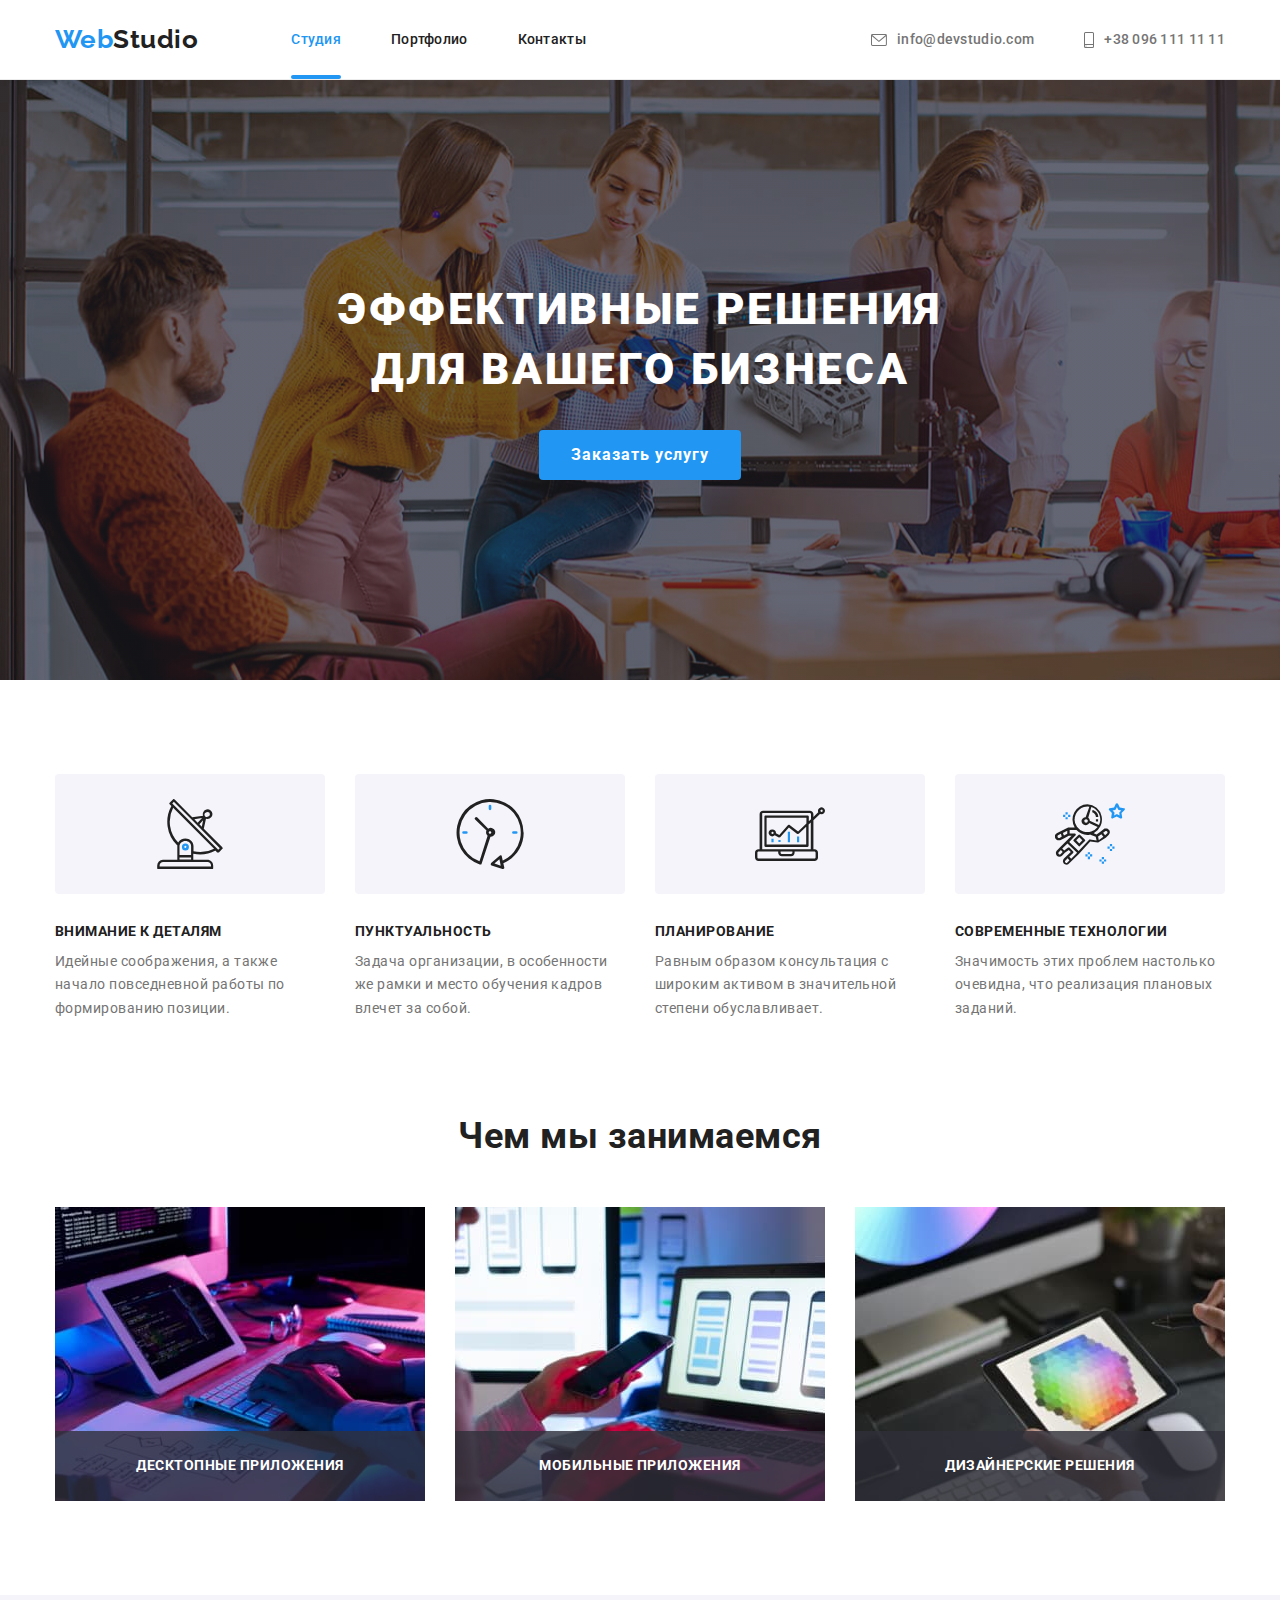
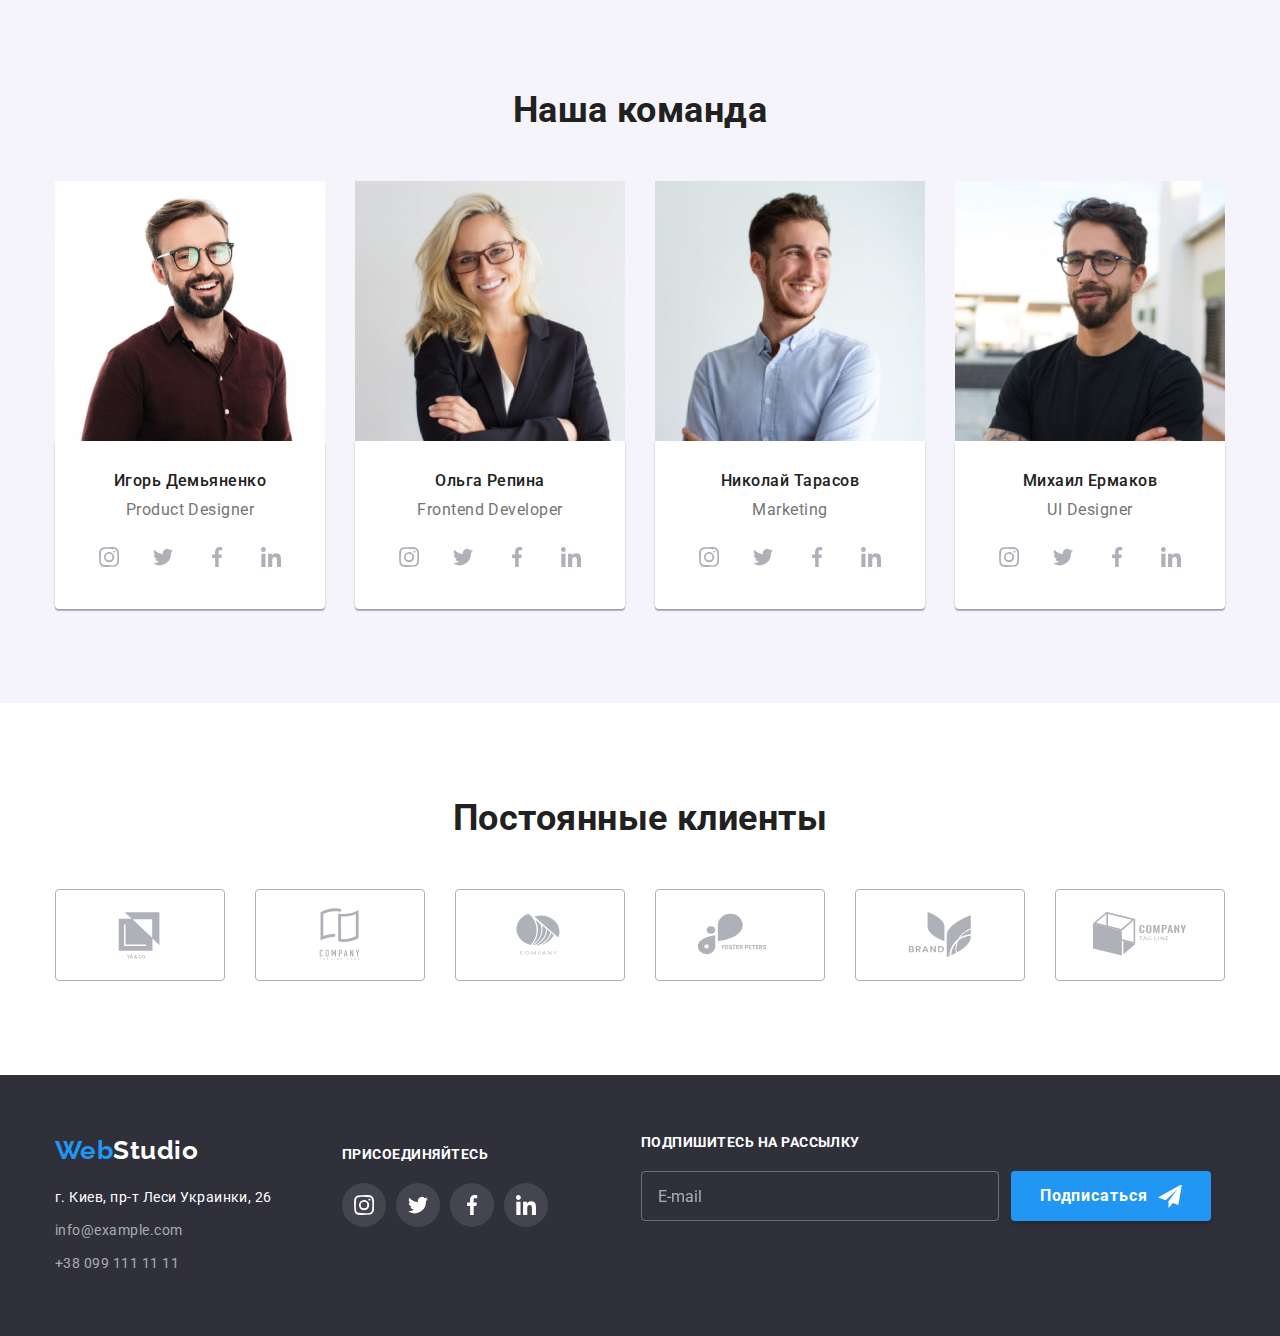
==== index.html @ 77fe0067 "Добавляет файлы с дз6" ====
<!DOCTYPE html>
<html lang="ru">

<head>
    <meta charset="UTF-8">
    <meta http-equiv="X-UA-Compatible" content="IE=edge">
    <meta name="viewport" content="width=device-width, initial-scale=1.0">
    <title>Студия</title>
    <link
        href="https://fonts.googleapis.com/css2?family=Raleway:wght@700&family=Roboto:wght@400;500;700;900&display=swap"
        rel="stylesheet">
    <link rel="stylesheet"
        href="https://cdnjs.cloudflare.com/ajax/libs/modern-normalize/1.0.0/modern-normalize.min.css">
    <link rel="stylesheet" href="./css/styles.css">
</head>

<body>
    <header class="header">
        <div class="container page-header">
            <nav class="site-nav">
                <a href="./index.html" class="header-logo link"><span class="web">Web</span>Studio</a>
                <ul class="list nav">
                    <li>
                        <a href="" class="link current">Студия</a>
                    </li>
                    <li class="plink">
                        <a href="./portfolio.html" class="link">Портфолио</a>
                    </li>
                    <li>
                        <a href="" class="link">Контакты</a>
                    </li>
                </ul>
            </nav>
            <ul class="list auth-nav">
                <li>
                    <a href="mailto:info@devstudio.com" class="link svg-p">
                        <svg class="envelope" width="16" height="12">
                            <use href="./images/icons.svg#icon-envelope"></use>
                        </svg>
                        <p>info@devstudio.com</p>
                    </a>
                </li>
                <li>
                    <a href="tel:+380961111111" class="link tlink svg-p">
                        <svg class="smartphone" width="10" height="16">
                            <use href="./images/icons.svg#icon-smartphone"></use>
                        </svg>
                        <p class="tel">+38 096 111 11 11</p>
                    </a>
                </li>
            </ul>
        </div>
    </header>

    <main>
        <section class="hero">
            <div class="container">
                <h1 class="hero-title">Эффективные решения для вашего бизнеса</h1>
                <button type="button" class="hero-button" data-modal-open>Заказать услугу</button>
            </div>
        </section>
        <section class="quality">
            <div class="container">
                <h2 class="hidden">Качества нашей команды</h2>
                <ul class="list quality-items">
                    <li class="item">
                        <div class="box">
                            <svg class="icon-box" width="70" height="70">
                                <use href="./images/icons.svg#icon-antenna"></use>
                            </svg>
                        </div>
                        <h3 class="quality-title">Внимание к деталям</h3>
                        <p class="quality-text">Идейные соображения, а также начало повседневной работы по формированию
                            позиции.
                        </p>
                    </li>
                    <li class="item">
                        <div class="box">
                            <svg class="icon-box" width="70" height="70">
                                <use href="./images/icons.svg#icon-clock"></use>
                            </svg>
                        </div>
                        <h3 class="quality-title">Пунктуальность</h3>
                        <p class="quality-text">Задача организации, в особенности же рамки и место обучения кадров
                            влечет за
                            собой.</p>
                    </li>
                    <li class="item">
                        <div class="box">
                            <svg class="icon-box" width="70" height="70">
                                <use href="./images/icons.svg#icon-diagram"></use>
                            </svg>
                        </div>
                        <h3 class="quality-title">Планирование</h3>
                        <p class="quality-text">Равным образом консультация с широким активом в значительной степени
                            обуславливает.</p>
                    </li>
                    <li class="item">
                        <div class="box">
                            <svg class="icon-box" width="70" height="70">
                                <use href="./images/icons.svg#icon-astronaut"></use>
                            </svg>
                        </div>
                        <h3 class="quality-title">Современные технологии</h3>
                        <p class="quality-text">Значимость этих проблем настолько очевидна, что реализация плановых
                            заданий.
                        </p>
                    </li>
                </ul>
            </div>
        </section>
        <section class="work">
            <div class="container">
                <h2 class="title">Чем мы занимаемся</h2>
                <ul class="list work-items">
                    <li class="item">
                        <img src="./images/box1.jpg" alt="Рабочее место разработчика проекта" width="370" height="294">
                        <div class="item-text-bg">
                            <p class="item-text">Десктопные приложения</p>
                        </div>
                    </li>
                    <li class="item">
                        <img src="./images/box2.jpg" alt="Рабочее место проектного менеджера" width="370" height="294">
                        <div class="item-text-bg">
                            <p class="item-text">Мобильные приложения</p>
                        </div>
                    </li>
                    <li class="item">
                        <img src="./images/box3.jpg" alt="Рабочее место дизайнера" width="370" height="294">
                        <div class="item-text-bg">
                            <p class="item-text">Дизайнерские решения</p>
                        </div>
                    </li>
                </ul>
            </div>
        </section>
        <section class="team">
            <div class="container">
                <h2 class="title">Наша команда</h2>
                <ul class="list team-items">
                    <li class="item">
                        <img src="./images/img1.jpg" alt="Игорь Демьяненко" width="270" height="260">
                        <div class="sign">
                            <h3 class="team-title">Игорь Демьяненко</h3>
                            <p lang="en" class="team-text">Product Designer</p>
                            <ul class="list social-networks">
                                <li class="social">
                                    <a href="" class="social-link">
                                        <svg class="network" width="20" height="20">
                                            <use href="./images/icons.svg#icon-instagram-g"></use>
                                        </svg>
                                    </a>
                                </li>
                                <li class="social">
                                    <a href="" class="social-link">
                                        <svg class="network" width="20" height="20">
                                            <use href="./images/icons.svg#icon-twitter-g"></use>
                                        </svg>
                                    </a>
                                </li>
                                <li class="social">
                                    <a href="" class="social-link">
                                        <svg class="network" width="20" height="20">
                                            <use href="./images/icons.svg#icon-facebook-g"></use>
                                        </svg>
                                    </a>
                                </li>
                                <li class="social">
                                    <a href="" class="social-link">
                                        <svg class="network" width="20" height="20">
                                            <use href="./images/icons.svg#icon-linkedin-g"></use>
                                        </svg>
                                    </a>
                                </li>
                            </ul>
                        </div>
                    </li>
                    <li class="item">
                        <img src="./images/img2.jpg" alt="Ольга Репина" width="270" height="260">
                        <div class="sign">
                            <h3 class="team-title">Ольга Репина</h3>
                            <p lang="en" class="team-text">Frontend Developer</p>
                            <ul class="list social-networks">
                                <li class="social">
                                    <a href="" class="social-link">
                                        <svg class="network" width="20" height="20">
                                            <use href="./images/icons.svg#icon-instagram-g"></use>
                                        </svg>
                                    </a>
                                </li>
                                <li class="social">
                                    <a href="" class="social-link">
                                        <svg class="network" width="20" height="20">
                                            <use href="./images/icons.svg#icon-twitter-g"></use>
                                        </svg>
                                    </a>
                                </li>
                                <li class="social">
                                    <a href="" class="social-link">
                                        <svg class="network" width="20" height="20">
                                            <use href="./images/icons.svg#icon-facebook-g"></use>
                                        </svg>
                                    </a>
                                </li>
                                <li class="social">
                                    <a href="" class="social-link">
                                        <svg class="network" width="20" height="20">
                                            <use href="./images/icons.svg#icon-linkedin-g"></use>
                                        </svg>
                                    </a>
                                </li>
                            </ul>
                        </div>
                    </li>
                    <li class="item">
                        <img src="./images/img3.jpg" alt="Николай Тарасов" width="270" height="260">
                        <div class="sign">
                            <h3 class="team-title">Николай Тарасов</h3>
                            <p lang="en" class="team-text">Marketing</p>
                            <ul class="list social-networks">
                                <li class="social">
                                    <a href="" class="social-link">
                                        <svg class="network" width="20" height="20">
                                            <use href="./images/icons.svg#icon-instagram-g"></use>
                                        </svg>
                                    </a>
                                </li>
                                <li class="social">
                                    <a href="" class="social-link">
                                        <svg class="network" width="20" height="20">
                                            <use href="./images/icons.svg#icon-twitter-g"></use>
                                        </svg>
                                    </a>
                                </li>
                                <li class="social">
                                    <a href="" class="social-link">
                                        <svg class="network" width="20" height="20">
                                            <use href="./images/icons.svg#icon-facebook-g"></use>
                                        </svg>
                                    </a>
                                </li>
                                <li class="social">
                                    <a href="" class="social-link">
                                        <svg class="network" width="20" height="20">
                                            <use href="./images/icons.svg#icon-linkedin-g"></use>
                                        </svg>
                                    </a>
                                </li>
                            </ul>
                        </div>
                    </li>
                    <li class="item">
                        <img src="./images/img4.jpg" alt="Михаил Ермаков" width="270" height="260">
                        <div class="sign">
                            <h3 class="team-title">Михаил Ермаков</h3>
                            <p lang="en" class="team-text">UI Designer</p>
                            <ul class="list social-networks">
                                <li class="social">
                                    <a href="" class="social-link">
                                        <svg class="network" width="20" height="20">
                                            <use href="./images/icons.svg#icon-instagram-g"></use>
                                        </svg>
                                    </a>
                                </li>
                                <li class="social">
                                    <a href="" class="social-link">
                                        <svg class="network" width="20" height="20">
                                            <use href="./images/icons.svg#icon-twitter-g"></use>
                                        </svg>
                                    </a>
                                </li>
                                <li class="social">
                                    <a href="" class="social-link">
                                        <svg class="network" width="20" height="20">
                                            <use href="./images/icons.svg#icon-facebook-g"></use>
                                        </svg>
                                    </a>
                                </li>
                                <li class="social">
                                    <a href="" class="social-link">
                                        <svg class="network" width="20" height="20">
                                            <use href="./images/icons.svg#icon-linkedin-g"></use>
                                        </svg>
                                    </a>
                                </li>
                            </ul>
                        </div>
                    </li>
                </ul>
            </div>
        </section>
        <section class="clients">
            <div class="container">
                <h2 class="title">Постоянные клиенты</h2>
                <ul class="list company">
                    <li class="company-logo">
                        <a href="" class="company-link">
                            <svg class="company-item" width="106" height="60">
                                <use href="./images/icons.svg#icon-yaco"></use>
                            </svg>
                        </a>
                    </li>

                    <li class="company-logo">
                        <a href="" class="company-link">
                            <svg class="company-item" width="106" height="60">
                                <use href="./images/icons.svg#icon-tagline-here"></use>
                            </svg>
                        </a>
                    </li>

                    <li class="company-logo">
                        <a href="" class="company-link">
                            <svg class="company-item" width="106" height="60">
                                <use href="./images/icons.svg#icon-company"></use>
                            </svg>
                        </a>
                    </li>

                    <li class="company-logo">
                        <a href="" class="company-link">
                            <svg class="company-item" width="106" height="60">
                                <use href="./images/icons.svg#icon-foster-peters"></use>
                            </svg>
                        </a>
                    </li>

                    <li class="company-logo">
                        <a href="" class="company-link">
                            <svg class="company-item" width="106" height="60">
                                <use href="./images/icons.svg#icon-brand"></use>
                            </svg>
                        </a>
                    </li>

                    <li class="company-logo">
                        <a href="" class="company-link">
                            <svg class="company-item" width="106" height="60">
                                <use href="./images/icons.svg#icon-tag-line"></use>
                            </svg>
                        </a>
                    </li>
                </ul>
            </div>
        </section>
    </main>

    <footer class="footer">
        <div class="container page-footer">
            <div class="footer-item">
                <a href="./index.html" class="footer-logo link"><span class="web">Web</span>Studio</a>
                <address class="address">
                    г. Киев, пр-т Леси Украинки, 26 <br />
                    <a href="mailto:info@example.com" class="footer-link link">info@example.com</a><br />
                    <a href="tel:+380991111111" class="footer-link link">+38 099 111 11 11</a>
                </address>
            </div>
        
            <div class="footer-item second">
                <h3 class="footer-title">Присоединяйтесь</h3> 
                <ul class="list footer-networks">
                    <li class="footer-social">
                        <a href="" class="footer-social-link">
                            <svg class="footer-network" width="20" height="20">
                                <use href="./images/icons.svg#icon-instagram-g"></use>
                            </svg>
                        </a>
                    </li>
                    <li class="footer-social">
                        <a href="" class="footer-social-link">
                            <svg class="footer-network" width="20" height="20">
                                <use href="./images/icons.svg#icon-twitter-g"></use>
                            </svg>
                        </a>
                    </li>
                    <li class="footer-social">
                        <a href="" class="footer-social-link">
                            <svg class="footer-network" width="20" height="20">
                                <use href="./images/icons.svg#icon-facebook-g"></use>
                            </svg>
                        </a>
                    </li>
                    <li class="footer-social">
                        <a href="" class="footer-social-link">
                            <svg class="footer-network" width="20" height="20">
                                <use href="./images/icons.svg#icon-linkedin-g"></use>
                            </svg>
                        </a>
                    </li>
                </ul>
            </div>

            <div class="footer-item third">
                <form>
                    <h3 class="footer-title">Подпишитесь на рассылку</h3>
                    <div class="footer-form">
                        <input type="email" name="email" id="email" placeholder="E-mail" class="footer-form-input">
                        <button type="submit" class="footer-form-btn">
                            Подписаться
                            <svg class="form-btn-icon" width="24" height="24">
                                <use href="./images/icons.svg#icon-send"></use>
                            </svg>
                        </button>
                    </div>
                </form>
            </div>
        </div>
    </footer>

    <div class="backdrop is-hidden" data-modal>
        <div class="modal">            
            <form class="modal-form">
                <h2 class="form-title">Оставьте свои данные, мы вам перезвоним</h2>
                
                <div class="form-field">
                    <label for="name" class="label">Имя</label>
                    <span class="input-wrapper">
                        <input type="text" name="name" id="name" class="form-input"/>
                        <svg class="input-icon" width="18" height="18">
                            <use href="./images/icons.svg#icon-person-black"></use>
                        </svg>
                    </span>
                </div>

                <div class="form-field">
                    <label for="tel" class="label">Телефон</label>
                    <span class="input-wrapper">
                        <input type="tel" name="tel" id="tel" class="form-input"/>
                        <svg class="input-icon" width="18" height="18">
                            <use href="./images/icons.svg#icon-phone-black"></use>
                        </svg>
                    </span>
                </div>

                <div class="form-field">
                    <label for="mail" class="label">Почта</label>
                    <span class="input-wrapper">
                        <input type="email" name="mail" id="mail" class="form-input"/>
                        <svg class="input-icon" width="18" height="18">
                            <use href="./images/icons.svg#icon-email-black"></use>
                        </svg>
                    </span>
                </div>

                <div class="form-field">
                    <label for="comment" class="label">Комментарий</label>
                    <textarea class="form-input-comment" name="comment" id="comment" placeholder="Введите текст"
                    ></textarea>
                </div>

                <div class="form-field-condition">
                    <input class="input-condition visually-hidden" type="checkbox" name="policy" id="policy" />
                    <label class="label-condition" for="policy">
                        <span class="icon-wrapper">
                            <svg class="icon-condition" width="11" height="8">
                                <use href="./images/icons.svg#icon-select"></use>
                            </svg>
                        </span>
                        Соглашаюсь с рассылкой и принимаю <a class="text-condition">Условия договора</a></label>
                </div>     

                <button type="submit" class="submit-form">Отправить</button>
            </form> 

            <button type="button" class="close-modal" data-modal-close>
                <svg class="close-btn" width="11" height="11">
                    <use href="./images/icons.svg#icon-close-modal"></use>
                </svg>
            </button>           
        </div>
    </div>
    <script src="./js/modal.js"></script>
</body>

</html>
---- css/styles.css ----
:root {
  --primary-text-color: #212121;
  --secondary-text-color: #757575;
  --accent-text-color: #2196f3;
  --white-text-color: #ffffff;
  --logo-text-color: #000000;
  --white06-text-color: rgba(255, 255, 255, 0.6);
  --bgc-hero-footer: #2f303a;
  --card-gap: 30px;
}

body {
  background-color: var(--white-text-color);
  color: var(--secondary-text-color);

  font-family: Roboto, sans-serif;
  letter-spacing: 0.03em;
}

.list {
  list-style: none;
  margin: 0;
  padding: 0;
}

.link {
  text-decoration: none;
}

.hidden {
  display: none;
}

.container {
  margin-left: auto;
  margin-right: auto;
  padding-left: 15px;
  padding-right: 15px;
  width: 1200px;
}
.visually-hidden{
  position: absolute;
  width: 1px;
  height: 1px;
  margin: -1px;
  padding: 0;
  overflow: hidden;
  border: 0;
  clip: rect(0 0 0 0);
}

/* ---------------Header--------------- */
/* ---------------Logo--------------- */
.header{
  padding-top: 24px;
  padding-bottom: 24px;
  height: 80px;
  display: flex;
  align-items: center;

  border-bottom: 1px solid #ECECEC;
}

.header-logo {
  margin-right: 93px;

  color: var(--logo-text-color);

  font-family: Raleway, sans-serif;
  font-style: normal;
  font-weight: 700;
  font-size: 26px;
  line-height: 1.2;
}

.web {
  color: var(--accent-text-color);
}

/* ---------------Site-nav--------------- */
.site-nav .link {
  color: var(--primary-text-color);

  transition: color 250ms cubic-bezier(0.4, 0, 0.2, 1);
}

.site-nav .link.current {
  position: relative;
  padding-bottom: 32px;

  color: var(--accent-text-color);
}

.site-nav .link.current::after {
  position: absolute;
  content: "";
  width: 100%;
  height: 4px;
  bottom: 0px;

  display: block;
  
  background-color: var(--accent-text-color);
  border-radius: 2px;
}

.site-nav .link:hover,
.site-nav .link:focus,
.auth-nav .link:hover,
.auth-nav .link:focus {
  color: var(--accent-text-color);
}

.nav {
  display: flex;
}

.plink {
  margin-right: 50px;
  margin-left: 50px;
}

.site-nav {
  display: flex;
  align-items: center;
}

.page-header {
  display: flex;
  justify-content: space-between;
  align-items: center;
}

/* ---------------Auth-nav--------------- */
.auth-nav {
  display: flex;
  justify-content: center;
  align-items: center;
}

.tlink {
  margin-left: 50px;
}

.auth-nav .link {
  color: inherit;

  transition: color 250ms cubic-bezier(0.4, 0, 0.2, 1);
}

.nav,
.auth-nav {
  font-style: normal;
  font-weight: 500;
  font-size: 14px;
  line-height: 1.14;
  letter-spacing: 0.02em;
}

.svg-p {
  display: flex;
  justify-content: center;
  align-items: center;
}

.mail,
.tel {
  margin: 0;
}

.envelope {
  margin-right: 10px;

  fill: var(--secondary-text-color);

  transition: fill 250ms cubic-bezier(0.4, 0, 0.2, 1);
}

.svg-p:hover .envelope,
.svg-p:focus .envelope{
  fill: var(--accent-text-color);
}

.smartphone {
  margin-right: 10px;

  fill: var(--secondary-text-color);

  transition: fill 250ms cubic-bezier(0.4, 0, 0.2, 1);
}

.svg-p:hover .smartphone,
.svg-p:focus .smartphone {
  fill: var(--accent-text-color);
}


/* ---------------Hero--------------- */
.hero {
  margin: 0 auto;
  padding-top: 200px;
  padding-bottom: 200px;
  max-width: 1600px;

  background-image: linear-gradient(to right, 
                    rgba(47, 48, 58, 0.4), 
                    rgba(47, 48, 58, 0.4)),
                    url('../images/hero.svg')
  
}

.hero-title {
  margin: 0 auto 30px auto;
  width: 696px;

  color: var(--white-text-color);

  text-align: center;
  font-style: normal;
  font-weight: 900;
  font-size: 44px;
  line-height: 1.36;
  text-align: center;
  letter-spacing: 0.06em;
  text-transform: uppercase;
}

.hero-button {
  margin: 0 auto;
  padding: 10px 32px;
  border-radius: 4px;
  border: 0;

  color: var(--white-text-color);
  background-color: var(--accent-text-color);

  cursor: pointer;

  font-family: Roboto, sans-serif;
  font-style: normal;
  font-weight: 700;
  font-size: 16px;
  line-height: 1.87;
  display: flex;
  align-items: center;
  text-align: center;
  letter-spacing: 0.06em;
}

/* ---------------Quality--------------- */

.quality-title {
  margin-top: 0;
  margin-bottom: 10px;

  color: var(--primary-text-color);

  font-style: normal;
  font-weight: 700;
  font-size: 14px;
  line-height: 1.14;
  text-transform: uppercase;
}

.quality-text {
  margin-top: 0;
  margin-bottom: 0;

  font-size: 14px;
  line-height: 1.7;
}

.quality {
  padding-top: 94px;
  padding-bottom: 94px;
}

.quality-items {
  display: flex;
}

.quality-items > .item{
  width: 270px;
}

.quality-items .item + .item {
  margin-left: 30px;
}

.box{
  display: flex;
  justify-content: center;
  align-items: center;
  margin-bottom: 30px;
  width: 270px;
  height: 120px;

  background-color: #F5F4FA;
  border-radius: 4px;
}

/* ---------------Work--------------- */
.title {
  margin-top: 0;
  margin-bottom: 50px;

  color: var(--primary-text-color);

  font-style: normal;
  font-weight: 700;
  font-size: 36px;
  line-height: 1.17;
  text-align: center;
}

.work{
  padding-bottom: 94px;
}

.work-items {
  display: flex;
}

.work-items .item+.item {
  margin-left: 30px;
}

.item{
  position: relative;
}

.item-text{
  margin: 0;
  padding-top: 27px;
  padding-bottom: 27px;

  color: #FFFFFF;

  font-style: normal;
  font-weight: 700;
  font-size: 14px;
  line-height: 1.14;
  text-align: center;
  text-transform: uppercase;
}

.item-text-bg{
  position: absolute;
  left: 0;
  bottom: 0;
  width: 100%;
  height: 70px;

  background-color: rgba(47, 48, 58, 0.8);
}

/* ---------------Team--------------- */
.team {
  padding-top: 94px;
  padding-bottom: 94px;

  background-color: #F5F4FA;
}

.sign{
  padding-top: 30px;
  padding-bottom: 30px;

  background-color: #fff;
  border-radius: 0px 0px 4px 4px;
  box-shadow: 0px 1px 3px rgba(0, 0, 0, 0.12),
              0px 1px 1px rgba(0, 0, 0, 0.14),
              0px 2px 1px rgba(0, 0, 0, 0.2);
}

.team-title {
  margin-top: 0;
  margin-bottom: 10px;

  color: var(--primary-text-color);

  font-style: normal;
  font-weight: 500;
  font-size: 16px;
  line-height: 1.19;
  text-align: center;
}

.team-text {
  margin-top: 0;
  margin-bottom: 0px;

  font-size: 16px;
  line-height: 1.19;
  text-align: center;
}

.team-items {
  display: flex;
}

.team-items .item + .item {
  margin-left: 30px;
}


.social-networks{
  display: flex;
  justify-content: center;
  align-items: center;
  margin-left: auto;
  margin-right: auto;
  margin-top: 16px;
}

.social-link{
  display: flex;
  justify-content: center;
  align-items: center;
  width: 44px;
  height: 44px;

  background-color: var(--white-text-color);
  border-radius: 50%;

  transition: background-color 250ms cubic-bezier(0.4, 0, 0.2, 1);
}

.network{
  margin: 12px;

  fill: #AFB1B8;

  transition: fill 250ms cubic-bezier(0.4, 0, 0.2, 1);
}

.social-link:hover,
.social-link:focus{
background-color: var(--accent-text-color);
}

.social-link:hover .network,
.social-link:focus .network {
  fill: #fff;
}

.social-networks > .social:not(:first-child) {
  margin-left: 10px;
}

/* ---------------Clients--------------- */
.clients{
  padding-top: 94px;
  padding-bottom: 94px;
}
.company{
  display: flex;
  margin-right: calc(-1 * var(--card-gap)); 
}

.company .company-link{
  display: flex;
  justify-content: center;
  align-items: center;
  width: 170px;
  height: 92px;
  flex-basis: calc(100% / 6 - var(--card-gap));
  margin-right: var(--card-gap);

  border: 1px solid #AFB1B8;
  border-radius: 4px;

  transition: border 250ms cubic-bezier(0.4, 0, 0.2, 1);
}

.company-item{
  fill: #afb1b8;

  transition: fill 250ms cubic-bezier(0.4, 0, 0.2, 1);
}

.company-link:hover,
.company-link:focus {
  border: 1px solid #2196F3;
}

.company-link:hover .company-item,
.company-link:focus .company-item {
  fill: var(--accent-text-color);
}

/* ---------------Footer--------------- */
.footer {
  padding-top: 60px;
  padding-bottom: 60px;

  background-color: var(--bgc-hero-footer);
}

.page-footer {
  display: flex;
}

.footer-logo:hover,
.footer-logo:focus {
  color: var(--accent-text-color);
}

.address {
  color: var(--white-text-color);

  font-style: normal;
  font-weight: 400;
  font-size: 14px;
  line-height: 1.7;
}

.footer-logo {
  display: inline-block;
  margin-bottom: 20px;

  color: var(--white-text-color);

  font-family: Raleway, sans-serif;
  font-style: normal;
  font-weight: 700;
  font-size: 26px;
  line-height: 1.2;

  transition: color 250ms cubic-bezier(0.4, 0, 0.2, 1);
}

.footer-link {
  display: inline-block;
  margin-top: 9px;
  margin-bottom: 0;

  transition: color 250ms cubic-bezier(0.4, 0, 0.2, 1);
}

.address .footer-link {
  color: var(--white06-text-color);
}

.footer-link:hover,
.footer-link:focus {
  color: var(--accent-text-color);
}

.footer-title{
  margin: 0;
  margin-bottom: 20px;

  color: #FFFFFF;

  font-style: normal;
  font-weight: 700;
  font-size: 14px;
  line-height: 1.14;
  text-transform: uppercase;
}

.footer-item.second{
  margin-left: 70px;
  margin-right: 93px;
  padding-top: 12px;
  padding-bottom: 40px;
}

.footer-networks{
  display: flex;
  justify-content: center;
  align-items: center;
  margin-left: auto;
  margin-right: auto;
}

.footer-social + .footer-social{
  margin-left: 10px;
}

.footer-social-link{
  display: flex;
  justify-content: center;
  align-items: center;
  width: 44px;
  height: 44px;

  background-color: rgba(255, 255, 255, 0.1);
  border-radius: 50%;

  transition: background-color 250ms cubic-bezier(0.4, 0, 0.2, 1);
}

.footer-social-link:hover,
.footer-social-link:focus{
  background-color: var(--accent-text-color);
}

.footer-network{
  fill: var(--white-text-color);
}

/* ---------------Footer Form--------------- */
.footer-form{
  display: flex;
  justify-content: center;
  align-items: center;
}

.footer-form-input {
  margin-right: 12px;
  padding-left: 16px;
  width: 358px;
  height: 50px;
  outline: none;

  border: 1px solid rgba(255, 255, 255, 0.3);
  border-radius: 4px;
  filter: drop-shadow(0px 4px 4px rgba(0, 0, 0, 0.15));

  background-color: transparent;
  color: var(--white-text-color);

  font-style: normal;
  font-weight: 400;
  font-size: 16px;
  line-height: 1.25;
}

.footer-form-input::placeholder{
  display: flex;
  align-items: center;

  color: rgba(255, 255, 255, 0.6);

  font-style: normal;
  font-weight: 400;
  font-size: 16px;
  line-height: 1.25;
}

.footer-form-btn{
  margin: 0;
  width: 200px;
  height: 50px;
  

  display: flex;
  justify-content: center;
  align-items: center;

  box-shadow: 0px 4px 4px rgba(0, 0, 0, 0.15);
  border-radius: 4px;
  border: none;

  background-color: var(--accent-text-color);
  color: var(--white-text-color);
  
  font-style: normal;
  font-weight: 700;
  font-size: 16px;
  line-height: 1.87;
  text-align: center;
  letter-spacing: 0.06em;
}

.form-btn-icon{
  margin-left: 10px;
}


/* ---------------Projects--------------- */
.projects{
  padding-top: 94px;
  padding-bottom: 94px;
}

.projects-title {
  margin-top: 0;
  margin-bottom: 4px;
  padding-left: 24px;
  padding-right: 24px;

  color: var(--primary-text-color);

  font-style: normal;
  font-weight: 700;
  font-size: 18px;
  line-height: 2;
  letter-spacing: 0.06em;
}

.projects-items{
  display: flex;
  justify-content: center;
  margin-bottom: 50px;
}

.projects-button:hover,
.projects-button:focus {
  background-color: var(--accent-text-color);
  color: var(--white-text-color);
  box-shadow: 0px 3px 1px rgba(0, 0, 0, 0.1),
  0px 1px 2px rgba(0, 0, 0, 0.08),
  0px 2px 2px rgba(0, 0, 0, 0.12);
}

.projects-button {
  padding: 6px 22px;

  border-radius: 4px;
  border: 0;

  cursor: pointer;

  color: var(--primary-text-color);
  background-color: #F5F4FA;

  font-family: Roboto, sans-serif;
  font-style: normal;
  font-weight: 500;
  font-size: 16px;
  line-height: 1.6;
  text-align: center;

  transition: background-color 250ms cubic-bezier(0.4, 0, 0.2, 1),
              color 250ms cubic-bezier(0.4, 0, 0.2, 1),
              box-shadow 250ms cubic-bezier(0.4, 0, 0.2, 1);
}

.projects-items > .item:not(:first-child) {
  margin-left: 8px;
}

.projects-text {
  margin: 0;
  padding-left: 24px;
  padding-right: 24px;

  font-size: 16px;
  line-height: 1.87;
}

.projects-cards{
  display: flex;
  flex-wrap: wrap;
  margin: 0;
  padding: 0;

  margin-right: calc(-1 * var(--card-gap));
  margin-bottom: calc(-1 * var(--card-gap));
}

.projects-cards .card{
  flex-basis: calc(100% / 3 - var(--card-gap));
  margin-right: var(--card-gap);
  margin-bottom: var(--card-gap);
}

.card-border{
  padding-top: 20px;
  padding-bottom: 20px;
  
  border: 1px solid #EEEEEE;
  border-top: none;
}

.card{
  transition: box-shadow 250ms cubic-bezier(0.4, 0, 0.2, 1);
}

.card:hover,
.card:focus{
  box-shadow: 0px 1px 1px rgba(0, 0, 0, 0.12),
  0px 4px 4px rgba(0, 0, 0, 0.06),
  1px 4px 6px rgba(0, 0, 0, 0.16);
}

img {
  display: block;
  min-width: 100%;
}

/* ---------------Overlay--------------- */
.card:hover .overlay-text{
  transform: translateY(0);
}

.overlay{
  position: relative;
  overflow: hidden;
}

.overlay-text{
  position: absolute;
  padding: 63px 24px;
  margin: 0;
  width: 100%;
  height: 100%;
  top: 0;
  left: 0;
  transform: translateY(100%);
  transition: transform 250ms cubic-bezier(0.4, 0, 0.2, 1);

  background-color: rgba(33, 150, 243, 0.9);
  color: #FFFFFF;

  font-style: normal;
  font-weight: 400;
  font-size: 18px;
  line-height: 1.56;
}

/* ---------------Backdrop--------------- */
.backdrop {
  /* position: fixed; */
  top: 0;
  left: 0;
  width: 100%;
  height: 100%;

  background-color: rgba(0, 0, 0, 0.2);

  transition: opacity 250ms cubic-bezier(0.4, 0, 0.2, 1),
              visibility 250ms cubic-bezier(0.4, 0, 0.2, 1);
}

.backdrop.is-hidden{
  opacity: 0;
  visibility: hidden;
  pointer-events: none;
}

.backdrop.is-hidden .modal{
  transform: scale(2);
}

.modal {
  position: absolute;
  padding: 40px;
  top: 50%;
  left: 50%;
  transform: translate(-50%, -50%);
  transition: transform 250ms cubic-bezier(0.4, 0, 0.2, 1);

  width: 528px;
  min-height: 581px;  

  background-color: #fff;
  box-shadow: 0px 1px 3px rgba(0, 0, 0, 0.12),
    0px 1px 1px rgba(0, 0, 0, 0.14),
    0px 2px 1px rgba(0, 0, 0, 0.2);
  border-radius: 4px;
}

.close-modal{
  position: absolute;
  top: 8px;
  right: 8px;

  display: flex;
  justify-content: center;
  align-items: center;
  width: 30px;
  height: 30px;

  background-color: #fff;
  border: 1px solid rgba(0, 0, 0, 0.1);
  border-radius: 50%;

  cursor: pointer;
}

.close-btn{
  transition: fill 250ms cubic-bezier(0.4, 0, 0.2, 1);
}

.close-modal:hover .close-btn {
  fill: var(--accent-text-color);
}

.form-title{
  margin: 0; 
  margin-bottom: 12px;

  font-style: normal;
  font-weight: 700;
  font-size: 20px;
  line-height: 1.15;
  text-align: center;

  color: var(--primary-text-color);
}

.form-field{
  font-style: normal;
  font-weight: 400;
  font-size: 12px;
  line-height: 1.17;
  letter-spacing: 0.01em;
}

.form-field + .form-field {
  margin-top: 10px;
}

.label{
  margin-bottom: 4px;
  display: block;

  color: #757575;

  font-style: normal;
  font-weight: 400;
  font-size: 12px;
  line-height: 1.17;
  letter-spacing: 0.01em;
}

.input-wrapper{
  display: block;
  position: relative;
}

.form-input {
  padding-left: 42px;
  padding-right: 20px;
  height: 40px;
  width: 100%;

  cursor: pointer;
  outline: none;
  transition: border-color 250ms cubic-bezier(0.4, 0, 0.2, 1);

  border: 1px solid rgba(33, 33, 33, 0.2);
  box-sizing: border-box;
  border-radius: 4px;
}

.input-icon{
  position: absolute;
  left: 12px;
  top: 50%;
  transform: translateY(-50%);
  transition: fill 250ms cubic-bezier(0.4, 0, 0.2, 1);
}

.form-input-comment{
  padding: 12px 16px 12px 16px;
  height: 120px;
  width: 100%;

  resize: none;
  cursor: pointer;
  outline: none;
  transition: border-color 250ms cubic-bezier(0.4, 0, 0.2, 1);

  border: 1px solid rgba(33, 33, 33, 0.2);
  box-sizing: border-box;
  border-radius: 4px;
}

.form-input:hover,
.form-input-comment:hover,
.form-input:focus,
.form-input-comment:focus {
  border-color: var(--accent-text-color);
}

.form-input:hover + .input-icon,
.form-input:focus + .input-icon {
  fill: var(--accent-text-color);
}

.form-input-comment::placeholder{
  font-style: normal;
  font-weight: 400;
  font-size: 12px;
  line-height: 1.17;
  letter-spacing: 0.01em;

  color: rgba(117, 117, 117, 0.5);
}

.form-field-condition{
  margin-top: 20px;
  margin-bottom: 30px;
}

.label-condition {
  display: flex;
  justify-content: center;
  align-items: center;

  font-style: normal;
  font-weight: 400;
  font-size: 14px;
  line-height: 1.71;
  text-align: center;
}

.label-condition span{
  margin-right: 9px;

  width: 16px;
  height: 15px;
  border: 2px solid var(--primary-text-color);
  border-radius: 3px;

  transition: background-color 250ms cubic-bezier(0.4, 0, 0.2, 1),
              border 250ms cubic-bezier(0.4, 0, 0.2, 1);
}

.input-condition:checked + .label-condition span {
  background-color: var(--accent-text-color);
  border: none;
}

.icon-wrapper{
  position: relative;
}

.icon-condition{
  position: absolute;
  left: 50%;
  top: 50%;
  transform: translate(-50%, -50%);
}

.text-condition{
  padding-left: 5px;
  color: var(--accent-text-color);
  text-decoration: underline;
  cursor: pointer;
}

.submit-form{
  display: block;
  margin: 0 auto;
  width: 200px;
  height: 50px;

  background-color: var(--accent-text-color);
  color: #FFFFFF;

  font-style: normal;
  font-weight: 700;
  font-size: 16px;
  line-height: 1.87;
  text-align: center;
  letter-spacing: 0.06em;

  border: none;
  box-shadow: 0px 4px 4px rgba(0, 0, 0, 0.15);
  border-radius: 4px;

  cursor: pointer;
}
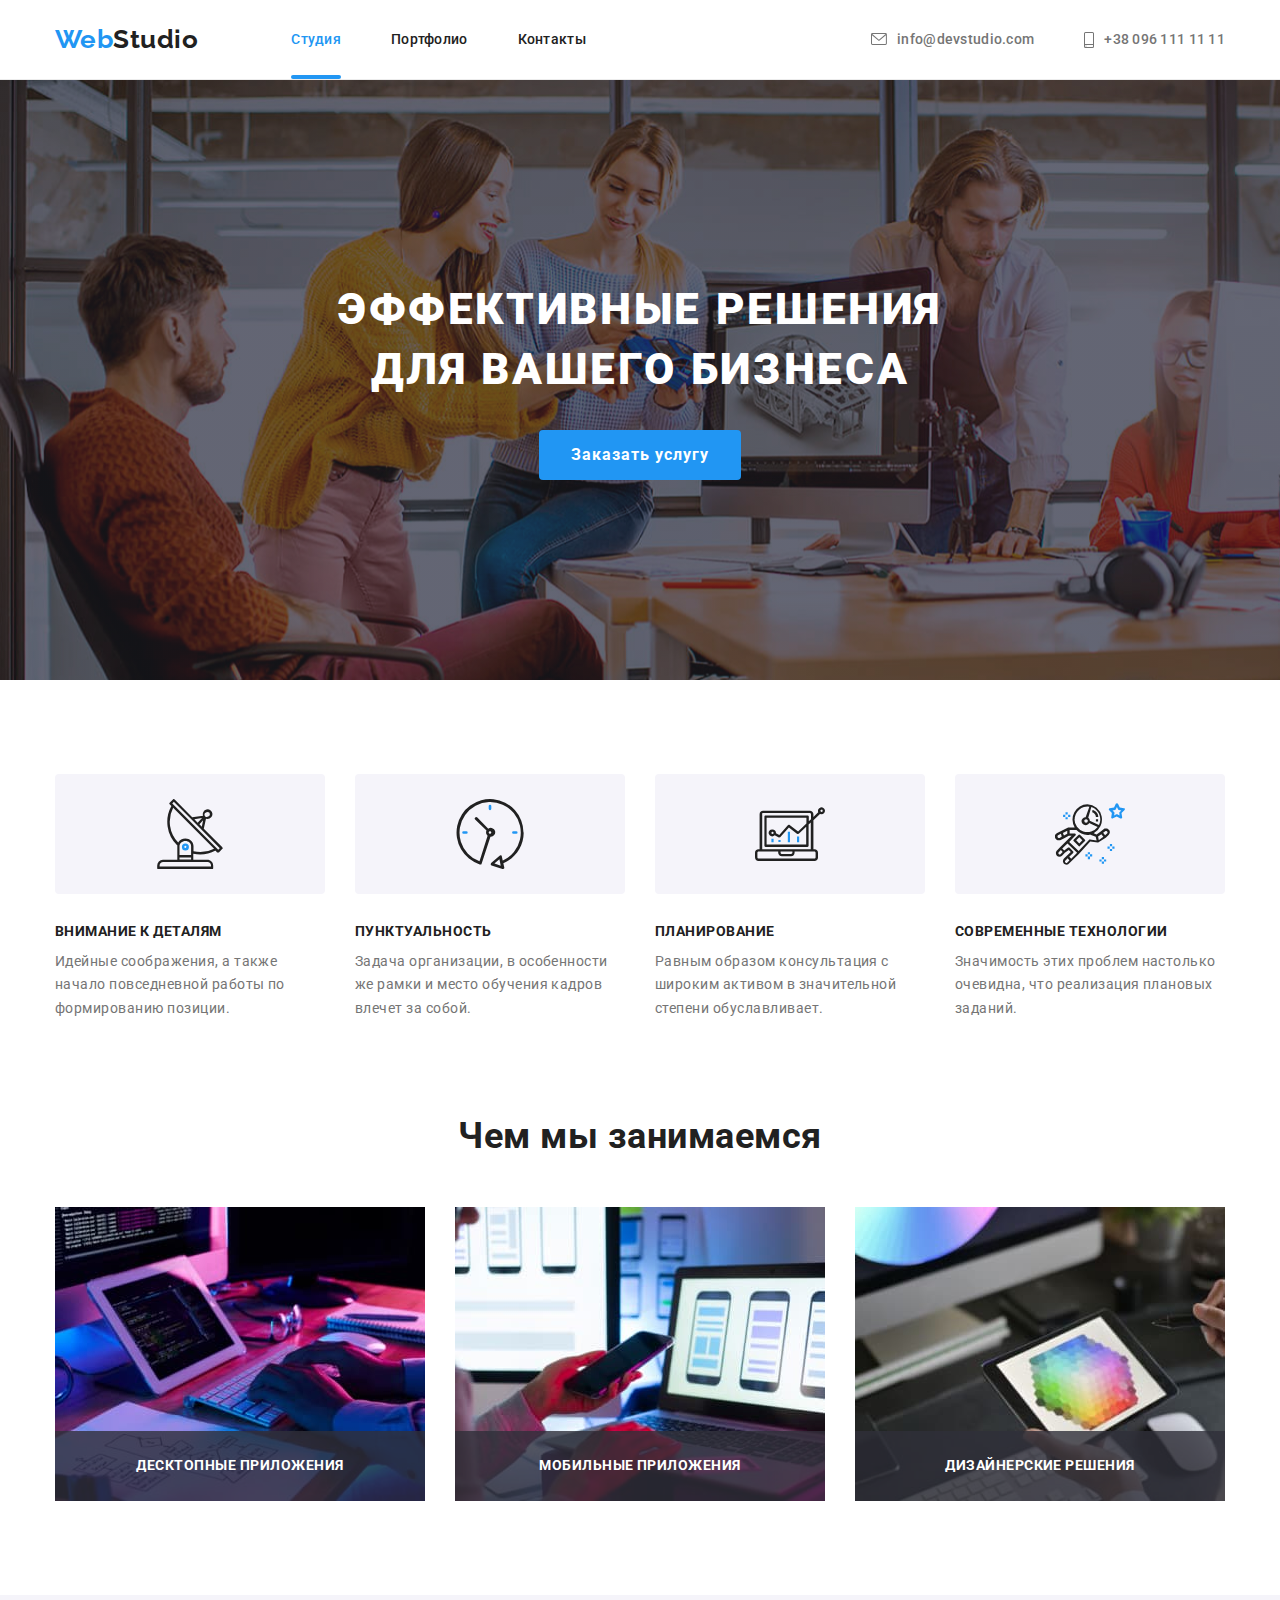
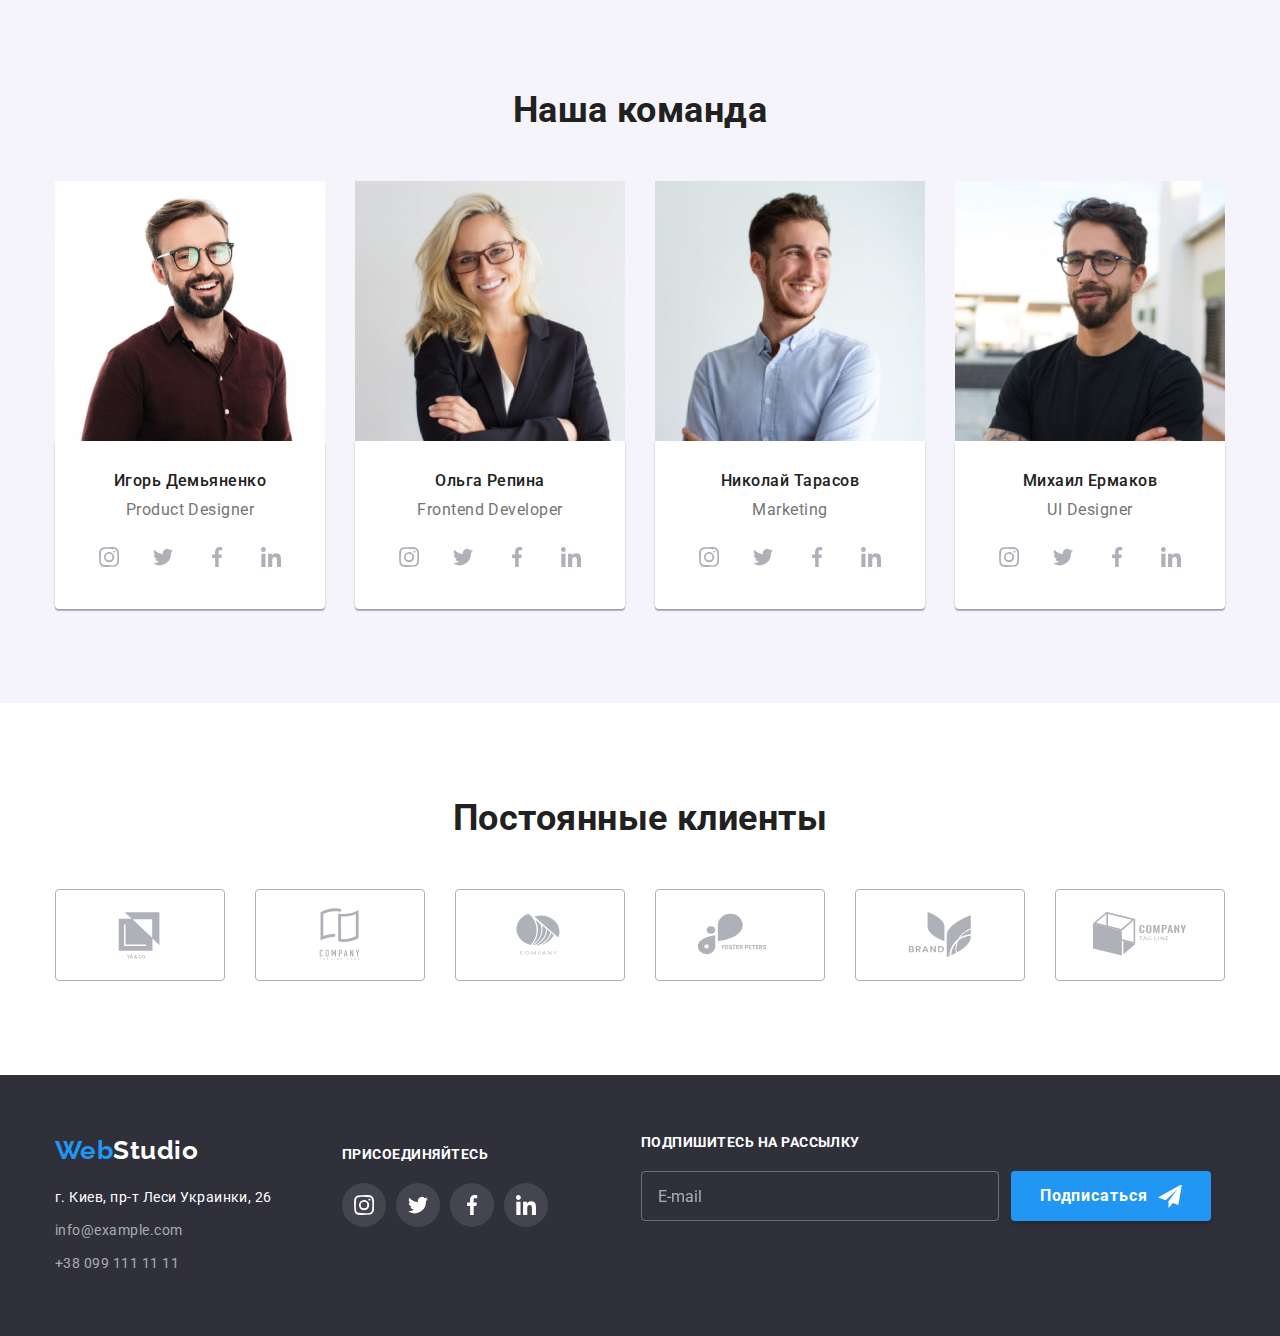
==== commit c3b39114: "Добавляет начальные папки и файлы sass" ====
--- a/index.html
+++ b/index.html
@@ -11,6 +11,7 @@
         rel="stylesheet">
     <link rel="stylesheet"
         href="https://cdnjs.cloudflare.com/ajax/libs/modern-normalize/1.0.0/modern-normalize.min.css">
+    <link rel="stylesheet" href="./css/main.min.css">
     <link rel="stylesheet" href="./css/styles.css">
 </head>
 
--- a/css/main.min.css
+++ b/css/main.min.css
@@ -0,0 +1,2 @@
+:root{--primary-text-color: #212121;--secondary-text-color: #757575;--accent-text-color: #2196f3;--white-text-color: #ffffff;--logo-text-color: #000000;--white06-text-color: rgba(255, 255, 255, 0.6);--bgc-hero-footer: #2f303a;--card-gap: 30px}p,h1,h2,h3,h4,h5,h6{margin:0}ul{margin:0;padding-left:0}img{display:block;min-width:100%}body{background-color:var(--white-text-color);color:var(--secondary-text-color);font-family:Roboto, sans-serif;letter-spacing:0.03em}.list{list-style:none;margin:0;padding:0}.link{text-decoration:none}.hidden{display:none}.visually-hidden{position:absolute;width:1px;height:1px;margin:-1px;padding:0;overflow:hidden;border:0;clip:rect(0 0 0 0)}.container{margin-left:auto;margin-right:auto;padding-left:15px;padding-right:15px;width:1200px}
+/*# sourceMappingURL=main.min.css.map */--- a/css/styles.css
+++ b/css/styles.css
@@ -1,54 +1,3 @@
-:root {
-  --primary-text-color: #212121;
-  --secondary-text-color: #757575;
-  --accent-text-color: #2196f3;
-  --white-text-color: #ffffff;
-  --logo-text-color: #000000;
-  --white06-text-color: rgba(255, 255, 255, 0.6);
-  --bgc-hero-footer: #2f303a;
-  --card-gap: 30px;
-}
-
-body {
-  background-color: var(--white-text-color);
-  color: var(--secondary-text-color);
-
-  font-family: Roboto, sans-serif;
-  letter-spacing: 0.03em;
-}
-
-.list {
-  list-style: none;
-  margin: 0;
-  padding: 0;
-}
-
-.link {
-  text-decoration: none;
-}
-
-.hidden {
-  display: none;
-}
-
-.container {
-  margin-left: auto;
-  margin-right: auto;
-  padding-left: 15px;
-  padding-right: 15px;
-  width: 1200px;
-}
-.visually-hidden{
-  position: absolute;
-  width: 1px;
-  height: 1px;
-  margin: -1px;
-  padding: 0;
-  overflow: hidden;
-  border: 0;
-  clip: rect(0 0 0 0);
-}
-
 /* ---------------Header--------------- */
 /* ---------------Logo--------------- */
 .header{
@@ -777,10 +726,7 @@
   1px 4px 6px rgba(0, 0, 0, 0.16);
 }
 
-img {
-  display: block;
-  min-width: 100%;
-}
+
 
 /* ---------------Overlay--------------- */
 .card:hover .overlay-text{
